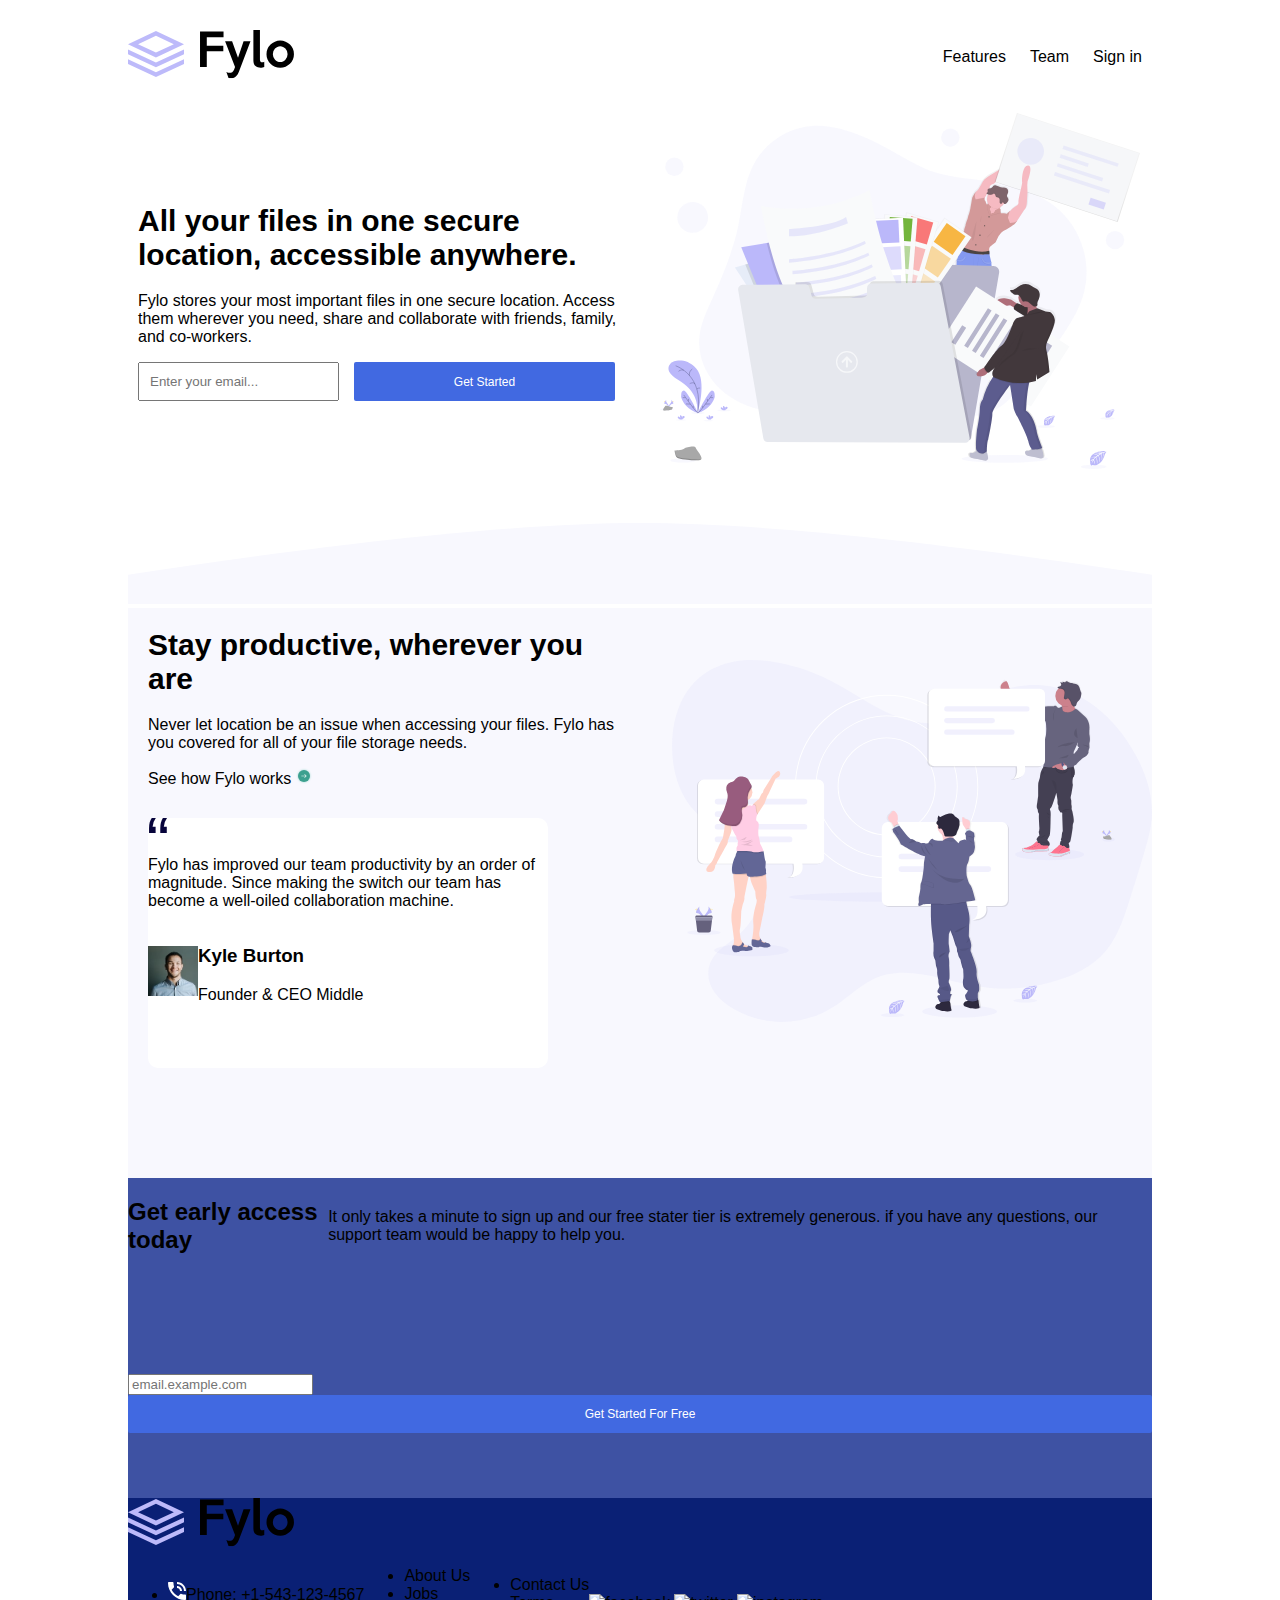
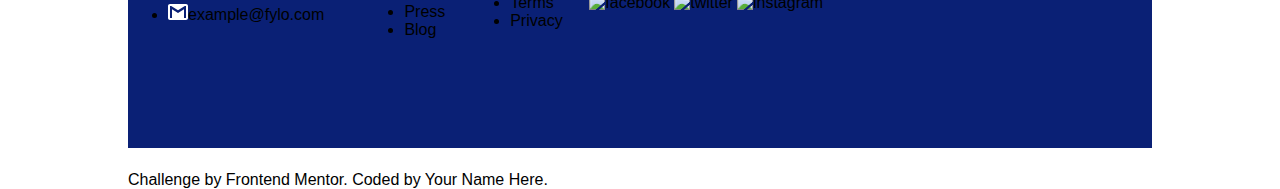
==== assignment.html @ 4fd5a85f "Fylo landing page" ====
<!DOCTYPE html>
<html lang="en">
<head>
    <meta charset="UTF-8">
    <meta name="viewport" content="width=device-width, initial-scale=1.0">
    <title>Fylo</title>

    <link rel="stylesheet" href="style.css">
</head>
<body>
    <!-- container to wrap the content -->
    <div class="container">
        <nav>
            <!-- flexbox for navigation element and logo -->
            <div>
                <img src="images/logo.svg" alt="logo">
            </div>
            <div>
                <ul class="nav_links">
                    <li><a href="#">Features</a></li>
                    <li><a href="#">Team</a></li>
                    <li><a href="#">Sign in</a></li>
                </ul>
            </div>

        </nav>
        
    

        <!-- header section -->
        <header>
            <div class="header-flex">
                <!-- flexbox for the main element -->
                <div class="main-text">
                    <h1>All your files in one secure location, accessible anywhere.</h1>
                    <p>Fylo stores your most important files in one secure location. Access 
                        them wherever you need, share and collaborate with friends, family, 
                        and co-workers.
                    </p>
                    
                    <!-- flexbox for the form element -->
                    <article class="form-button">
                        <input class="email-form" type="text" name="email" placeholder="Enter your email...">
                        <button>Get Started</button>
                    <article>
                        
        
                </div>
                <div class="main-img">
                    <img src="images/illustration-1.svg" width="480px" alt="main_img">
                </div>
            </div>
        </header>

        <!-- <section >
            <div class="img">
                <img src="images/bg-curve-desktop.svg;" alt="img" width="512px">
            </div>
        </section> -->
        <img class="float" src="images/bg-curve-desktop.svg" width="100%" alt="curves_desktop">
        <section class="section1">
            
            <div class="flex">
                <div class="text">
                    <h1>Stay productive, wherever you are</h1>
                    <p>Never let location be an issue when accessing your files. Fylo has
                        you covered for all of your file storage needs.
                    </p>
                    
                    <a href="#">See how Fylo works <img src="images/icon-arrow.svg" alt="icon_arrow"></a>

                    <aside>
                        <img src="images/icon-quotes.svg" width="20px" alt="quote">
                        <p>Fylo has improved our team productivity by an order of magnitude.
                            Since making the switch our team has become a well-oiled collaboration
                            machine.
                        </p>

                        <div class="flex">
                            <div>
                                <img class="icon" src="images/avatar-testimonial.jpg" width="50px" alt="icon">
                            </div>
                            <div>
                                <h3>Kyle Burton</h3>
                                <p>Founder & CEO Middle</p>
                            </div>
                        </div>
                    </aside>
                </div>
                <div class="main-img">
                    <img src="images/illustration-2.svg" width="480px" alt="second_main_img">
                </div>
            </div>
        </section>

        <!-- section 2 element -->
        <section class="section2">
                <div class="flex">
                    <h2>Get early access today</h2>
                    <p>It only takes a minute to sign up and our free stater tier is extremely
                        generous. if you have any questions, our support team would be happy
                        to help you.
                    </p>
                </div>
                <div class="main">
                    <input type="text" name="email" placeholder="email.example.com"><br>
                    <button>Get Started For Free</button>
                </div>
        </section>

        <footer class="footer">
            <img src="images/logo.svg" alt="logo">
            

            <!-- flex box -->
            <div class="flex">
                <div class="innerF">
                    <ul>
                        <li><img src="images/icon-phone.svg" alt="phone_icon">Phone: +1-543-123-4567</li>
                        <li><img src="images/icon-email.svg" alt="gmail_icon">example@fylo.com</li>
                    </ul>
                </div>
                <div class="innerF">
                    <ul>
                        <li>About Us</li>
                        <li>Jobs</li>
                        <li>Press</li>
                        <li>Blog</li>
                    </ul>
                </div>
                <div class="innerF">
                    <ul>
                        <li>Contact Us</li>
                        <li>Terms</li>
                        <li>Privacy</li>
                    </ul>
                </div>
                <div class="inner"F>
                    <a href="#"><img src="#" alt="facebook"></a>
                    <a href="#"><img src="#" alt="twitter"></a>
                    <a href="#"><img src="#" alt="instagram"></a>
                </div>
            </div>
                <p class="attribution">
                Challenge by <a href="https://www.frontendmentor.io?ref=challenge" target="_blank">Frontend Mentor</a>. 
                Coded by <a href="#">Your Name Here</a>.
              </p>
        </footer>
    </div>


</body>
</html>
---- style.css ----
.container{
    margin-left: auto;
    margin-right: auto;
    width: 1024px;
    
}

a, li, p, h1, h2, h3{
    text-decoration: none;
    font-family: 'Trebuchet MS', 'Lucida Sans Unicode', 'Lucida Grande', 'Lucida Sans', Arial, sans-serif;
    color: black;
}



/* style for display flex for navigation elememnt tags */
nav{
    display: flex;
    justify-content: space-between;
    align-items: center;
    margin: 10px 0px;
    padding: 20px 0px;
}
.nav_links li{
    padding: 0px 10px;
    display: inline-block;
    color: black;
}



/* display flex for header elememnt tags */
.header-flex{
    display: flex;
    justify-content: flex-end;
    align-items: center;
    padding-bottom: 50px;
}
.main-img{
    width: 50%;
    padding-left: 20px;
}
.main-text{
    width: 50%;
    padding: 0px 10px;
}
.main-text h1{
    font-size: 30px;
}
/* form and button styling */
.form-button{
    display: flex;
    gap: 15px;
    width: 100%;
}
.email-form {
    padding: 10px;
}
button{
    width: 100%;
    border-radius: 2px;
    padding: 12px 20px;
    background-color: royalblue;
    color: white;
    border: none;
    font-size: 12px;
}


/* styling section1 */
.section1 {
    background-color: #F8F8FE;
}
.flex {
    display: flex;
    justify-content: flex-start;
    align-items: center;
    padding-bottom: 100px;
}
.text{
    padding: 0px 20px;
}
.text h1{
    font-size: 30px;
}
/* styling the aside element */
aside{
    background-color: white;
    border-radius: 10px;
    width: 400px;
    height: 250px;
    margin: 30px auto 10px 0px;
}

.icon {
    
}


/* styling of section 2 */
.section2{
    background-color: hsl(228, 45%, 44%);
    height: 320px;
    align-items: center;
}




/* styling for footer */
.footer{
    align-content: center;
    background-color: hsl(228, 84%, 25%);
    height: 250px;
}


/* 

.access{
    display: flex;
    justify-content: space-between;
    align-items: center;
    margin: 10px 0px;
}
.flex{
    display: flex;
    justify-content: space-between;
    align-items: center;
    position: relative;
}

.main2 {
    background-color: #F8F8FE;
}





@media only screen and (max-width: 768px) {
    a, li, p, h1, h2, h3{
        text-decoration: none;
        font-family: 'Trebuchet MS', 'Lucida Sans Unicode', 'Lucida Grande', 'Lucida Sans', Arial, sans-serif;
        color: black;
    }

    nav div, header, .flex, .access{
        display: none;
        justify-content: space-between;
        align-items: center;
        margin: 10px 0px;
    }

    button{
        border-radius: 2px;
        padding: 5px 20px;
        background-color: royalblue;
        color: white;
        border: none;
    }
}



.flexbox{
    display: flex;
    /* justify-content: flex-start; */
    /* justify-content: space-between; */
    align-items: center;
}

 */
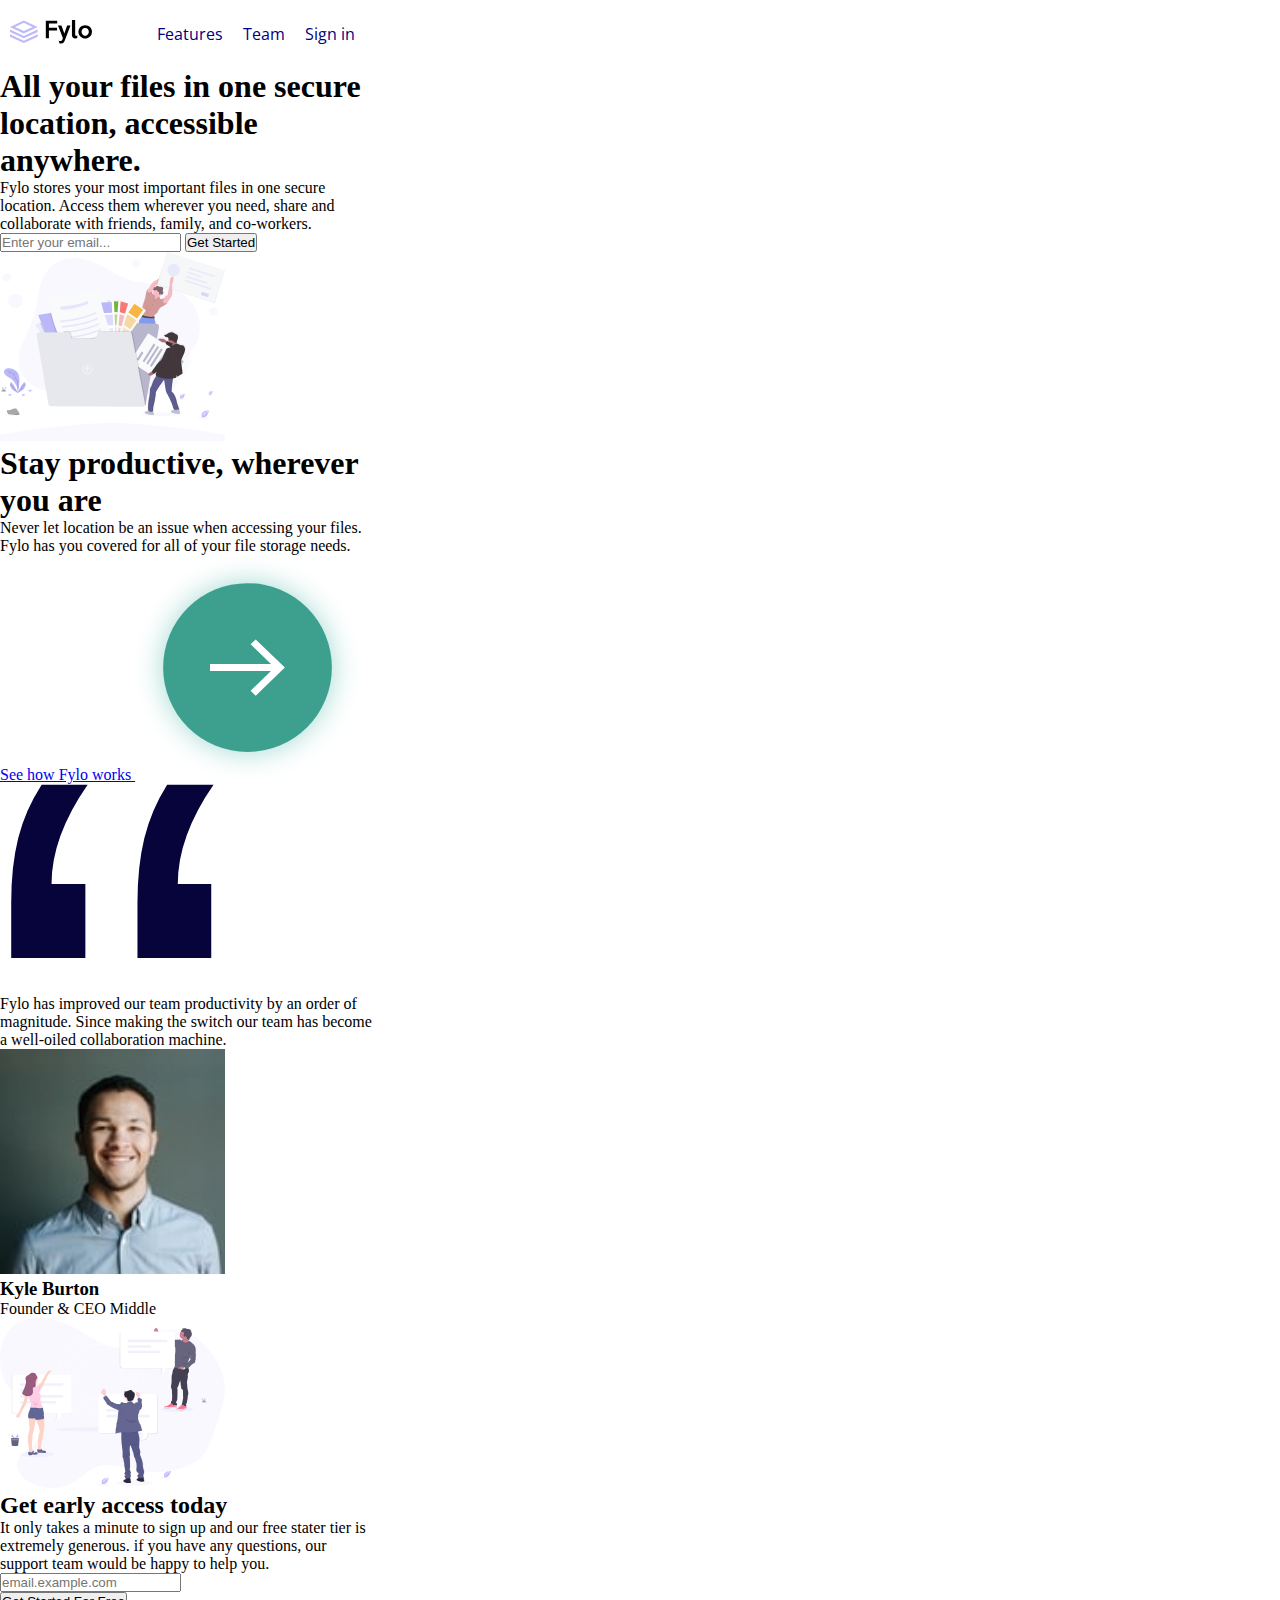
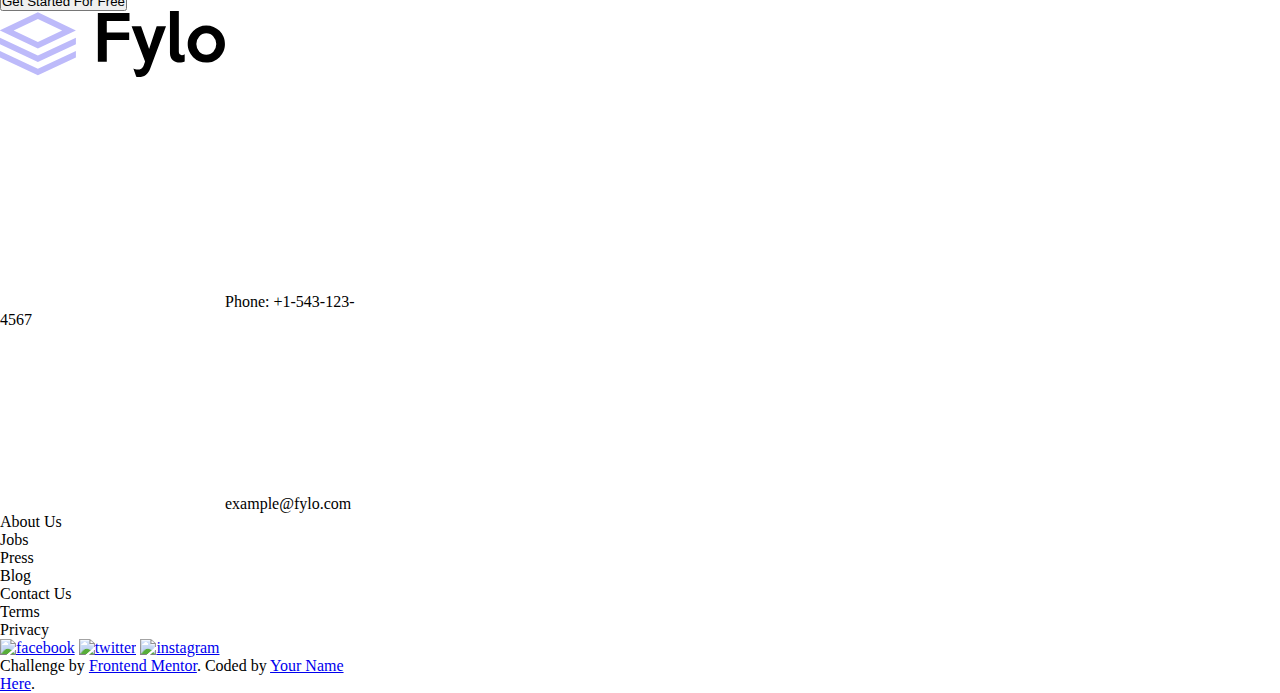
==== commit 9ba4fbb7: "Re sytling the project with newstyle.css" ====
--- a/assignment.html
+++ b/assignment.html
@@ -5,7 +5,8 @@
     <meta name="viewport" content="width=device-width, initial-scale=1.0">
     <title>Fylo</title>
 
-    <link rel="stylesheet" href="style.css">
+    <link rel="stylesheet" href="newStyle.css">
+    <link href="https://fonts.googleapis.com/css2?family=Open+Sans:ital@0;1&family=Raleway:ital@0;1&display=swap" rel="stylesheet">
 </head>
 <body>
     <!-- container to wrap the content -->
--- a/newStyle.css
+++ b/newStyle.css
@@ -0,0 +1,53 @@
+:root{
+    --primary-dark-blue : hsl(243, 87%, 12%);
+    --primary-desaturated-blue : hsl(238, 22%, 44%);
+    --accent-bright-blue : hsl(224, 93%, 58%);
+    --accent-moderate-cyan :  hsl(170, 45%, 43%);
+    --neutral-grayish-blue :  hsl(240, 75%, 98%);
+    --neutral-light-gray :   hsl(0, 0%, 75%);
+    --heading-font : "Raleway", sans-serif;
+    --body-font : "Open Sans", sans-serif;
+
+}
+
+*{
+    margin: 0;
+    padding: 0;
+    box-sizing: border-box;
+}
+
+.container{
+    width: 375px;
+    font-size: 16px;
+}
+
+nav{
+    display: flex;
+    justify-content: space-between;
+    align-items: center;
+    margin: 20px 10px;
+}
+
+img{
+    font-size: 1rem;
+    width: 60%;
+}
+
+.nav_links{
+    display: flex;
+    justify-content: space-around;
+}
+
+.nav_links li{
+    list-style: none;
+    padding: 0px 10px;
+}
+
+.nav_links a{
+    text-decoration: none;
+    font-size: 1rem;
+    font-family: var(--body-font);
+    color: navy;
+    text-wrap: nowrap;
+}
+
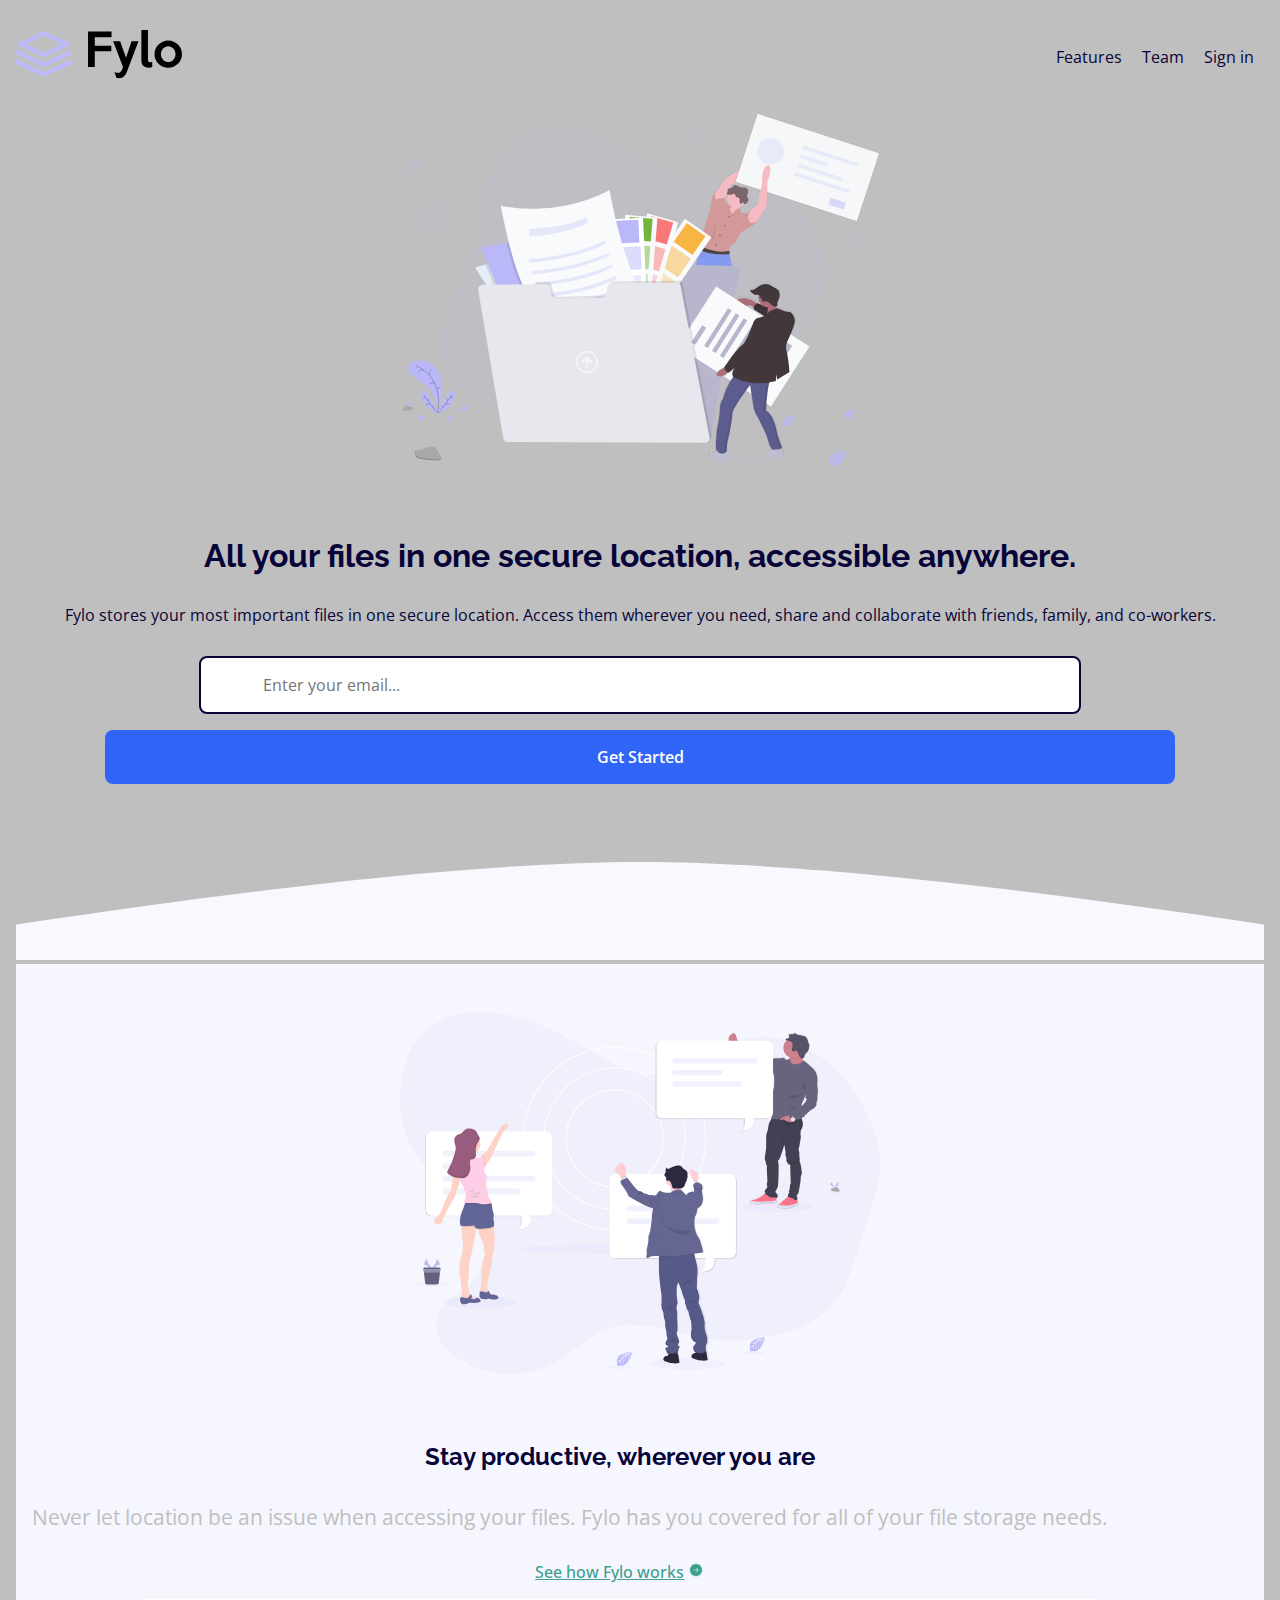
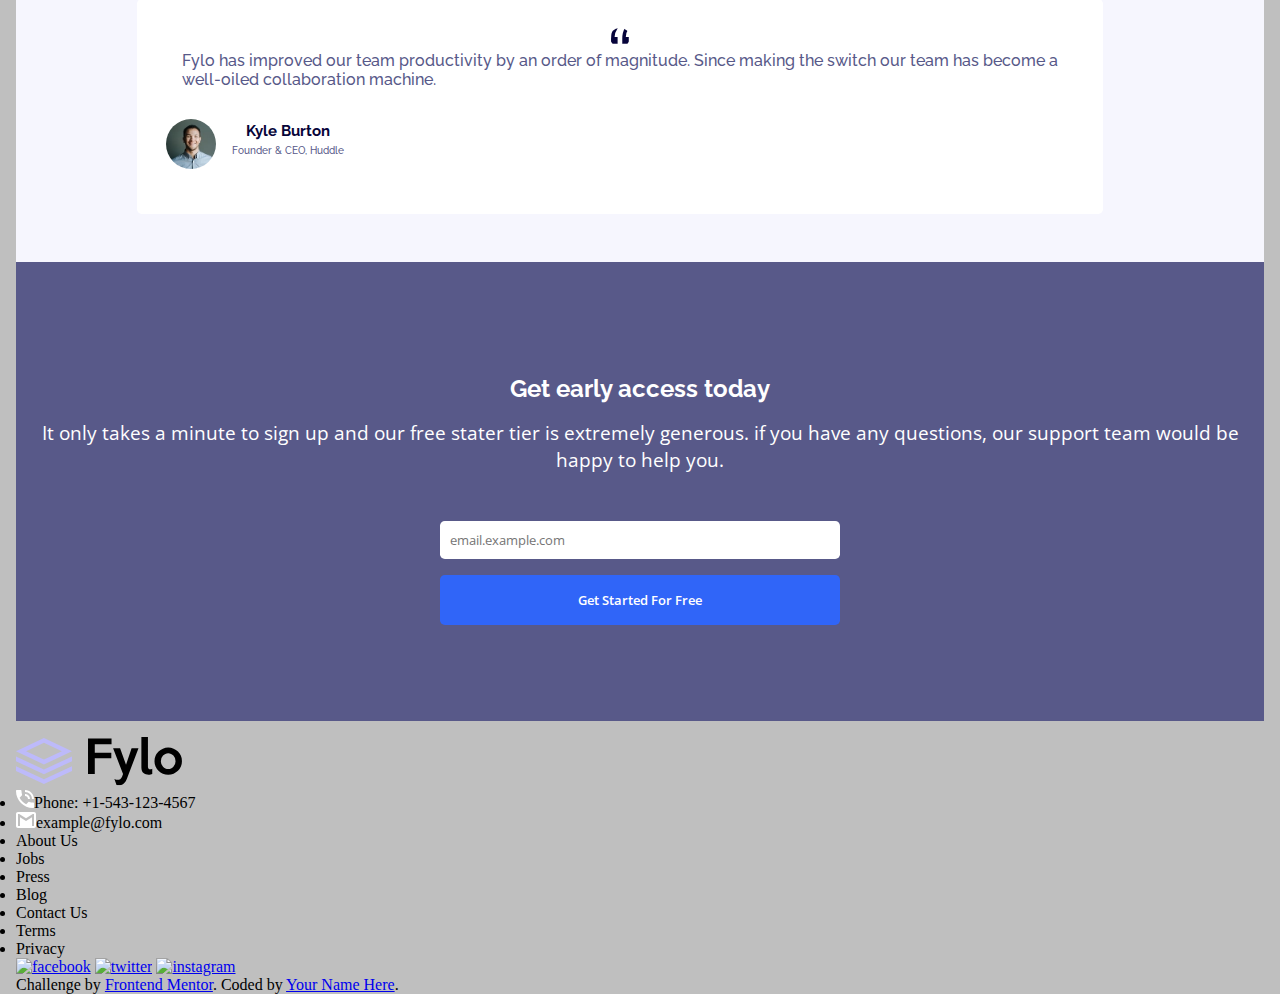
==== commit 607539c8: "Adjusted the remaining body section remains footer" ====
--- a/assignment.html
+++ b/assignment.html
@@ -30,27 +30,28 @@
 
         <!-- header section -->
         <header>
-            <div class="header-flex">
-                <!-- flexbox for the main element -->
-                <div class="main-text">
-                    <h1>All your files in one secure location, accessible anywhere.</h1>
-                    <p>Fylo stores your most important files in one secure location. Access 
-                        them wherever you need, share and collaborate with friends, family, 
-                        and co-workers.
-                    </p>
+
+            <!-- flexbox for the main element -->
+            <div class="main-img">
+                <img src="images/illustration-1.svg" width="480px" alt="main_img">
+            </div>
+            <div class="main-text">
+                <h1>All your files in one secure location, accessible anywhere.</h1>
+                <p>Fylo stores your most important files in one secure location. Access 
+                    them wherever you need, share and collaborate with friends, family, 
+                    and co-workers.
+                </p>
+                
+                <!-- flexbox for the form element -->
+                <article class="form-button">
+                    <input class="email-form" type="text" name="email" placeholder="Enter your email...">
+                    <button>Get Started</button>
+                <article>
                     
-                    <!-- flexbox for the form element -->
-                    <article class="form-button">
-                        <input class="email-form" type="text" name="email" placeholder="Enter your email...">
-                        <button>Get Started</button>
-                    <article>
-                        
-        
-                </div>
-                <div class="main-img">
-                    <img src="images/illustration-1.svg" width="480px" alt="main_img">
-                </div>
+    
             </div>
+
+
         </header>
 
         <!-- <section >
@@ -60,7 +61,9 @@
         </section> -->
         <img class="float" src="images/bg-curve-desktop.svg" width="100%" alt="curves_desktop">
         <section class="section1">
-            
+            <div class="main-img">
+                <img src="images/illustration-2.svg" width="480px" alt="second_main_img">
+            </div>
             <div class="flex">
                 <div class="text">
                     <h1>Stay productive, wherever you are</h1>
@@ -68,9 +71,9 @@
                         you covered for all of your file storage needs.
                     </p>
                     
-                    <a href="#">See how Fylo works <img src="images/icon-arrow.svg" alt="icon_arrow"></a>
+                    <a href="#">See how Fylo works</a> <img src="images/icon-arrow.svg" alt="icon_arrow">
 
-                    <aside>
+                    <aside class="segment">
                         <img src="images/icon-quotes.svg" width="20px" alt="quote">
                         <p>Fylo has improved our team productivity by an order of magnitude.
                             Since making the switch our team has become a well-oiled collaboration
@@ -81,22 +84,20 @@
                             <div>
                                 <img class="icon" src="images/avatar-testimonial.jpg" width="50px" alt="icon">
                             </div>
-                            <div>
+                            <div class="avatar">
                                 <h3>Kyle Burton</h3>
-                                <p>Founder & CEO Middle</p>
+                                <p>Founder & CEO, Huddle</p>
                             </div>
                         </div>
                     </aside>
                 </div>
-                <div class="main-img">
-                    <img src="images/illustration-2.svg" width="480px" alt="second_main_img">
-                </div>
+
             </div>
         </section>
 
         <!-- section 2 element -->
         <section class="section2">
-                <div class="flex">
+                <div>
                     <h2>Get early access today</h2>
                     <p>It only takes a minute to sign up and our free stater tier is extremely
                         generous. if you have any questions, our support team would be happy
@@ -114,7 +115,7 @@
             
 
             <!-- flex box -->
-            <div class="flex">
+            <div>
                 <div class="innerF">
                     <ul>
                         <li><img src="images/icon-phone.svg" alt="phone_icon">Phone: +1-543-123-4567</li>
--- a/newStyle.css
+++ b/newStyle.css
@@ -16,21 +16,24 @@
     box-sizing: border-box;
 }
 
-.container{
-    width: 375px;
+body{
+    margin-left: auto;
+    margin-right: auto;
+    width: auto;
     font-size: 16px;
+    padding-left: 1rem;
+    padding-right: 1rem;
 }
 
 nav{
     display: flex;
     justify-content: space-between;
     align-items: center;
-    margin: 20px 10px;
+    padding-top: 30px;
 }
 
 img{
-    font-size: 1rem;
-    width: 60%;
+    /* font-size: 1rem; */
 }
 
 .nav_links{
@@ -40,14 +43,187 @@
 
 .nav_links li{
     list-style: none;
-    padding: 0px 10px;
 }
 
 .nav_links a{
     text-decoration: none;
     font-size: 1rem;
     font-family: var(--body-font);
-    color: navy;
+    color: var(--primary-dark-blue);
     text-wrap: nowrap;
-}
-
+    padding:  0 10px;
+}
+
+header{
+    padding: 30px 10px;
+    text-align: center;
+}
+
+.main-img{
+    margin-bottom: 4rem;
+}
+
+.main-text{
+    font-family: var(--heading-font);
+    color: var(--primary-dark-blue);
+    text-align: center;
+    font-weight: 700;
+}
+
+.main-text h1{
+    margin-bottom: 30px;
+}
+
+.main-text p{
+    margin-bottom: 30px;
+    text-align: center;
+    font-family: var(--body-font);
+    font-weight: 400;
+
+}
+
+.email-form{
+    margin-bottom: 1rem;
+    padding: 1rem 50% 1rem 5%;
+    border-radius: .5rem;
+    border: .13rem solid var(--primary-dark-blue);
+    font-family: var(--body-font);
+    font-size: 1rem;
+}
+
+button{
+    padding: 1rem 40%;
+    border-radius: .5rem;
+    border: 0;
+    background-color: var(--accent-bright-blue);
+    color: white;
+    font-family: var(--body-font);
+    font-size: 1rem;
+    font-weight: 600;
+    margin-bottom: 3rem;
+}
+
+.section1{
+    background-color: var(--neutral-grayish-blue);
+    justify-content: center;
+    align-items: center;
+    padding: 3rem 0;
+    text-align: center;
+}
+
+.text h1{
+    text-align: center;
+    font-family: var(--heading-font);
+    color: var(--primary-dark-blue);
+    text-align: center;
+    font-weight: 700;
+    font-size: 1.5rem;
+    margin-bottom: 2rem;
+}
+
+.text p{
+    margin-bottom: 30px;
+    text-align: left;
+    font-family: var(--body-font);
+    font-weight: 400;
+    font-size: 1.3rem;
+    color: var(--neutral-light-gray);
+    padding-left: 1rem;
+}
+
+.text a{
+    color: var(--accent-moderate-cyan);
+    font-family: var(--body-font);
+    font-weight: 500;
+}
+
+aside{
+    background-color: white;
+    width: 80%;
+    position: relative;
+    left: 10%;
+    border-radius: .3rem;
+    padding: 1.8rem;
+    margin-top: 1rem;
+}
+
+aside img{
+    font-family: var(--heading-font);
+    border-radius: 0;
+}
+
+.segment p{
+    font-family: var(--heading-font);
+    font-size: 1rem;
+    color: var(--primary-desaturated-blue);
+    font-weight: 500;
+}
+
+.flex{
+    display: flex;
+    align-content: center;
+}
+.flex img{
+    border-radius: 3rem;
+}
+
+.avatar{
+    padding-left: 1rem;
+    padding-top: .2rem;
+    font-family: var(--heading-font);
+    font-size: .8rem;
+    color: var(--primary-dark-blue);
+}
+.avatar p{
+    font-size: .6rem;
+    padding-top: .3rem;
+    padding-left: 0;
+}
+
+.section2{
+    background-color: var(--primary-desaturated-blue);
+    padding: 1rem;
+    margin-bottom: 1rem;
+    color: white;
+    text-align: center;
+    padding-top: 4rem;
+}
+
+.section2 h2{
+    padding: 3rem 0 1rem;
+    font-family: var(--heading-font);
+}
+
+.section2 p{
+    padding-bottom: 3rem;
+    font-family: var(--body-font);
+    font-size: 1.2rem;
+}
+
+.main input{
+    padding: 10px 40px 10px 10px ;
+    margin-bottom: 1rem;
+    border-radius: .3rem;
+    border: 0;
+    width: 25rem;
+    font-family: var(--body-font);
+    font-size: .8rem;
+    color: var(--neutral-light-gray);
+}
+
+.main button{
+    padding: 1rem 0%;
+    margin-bottom: 1rem;
+    border-radius: .3rem;
+    border: 0;
+    width: 25rem;
+    margin-bottom: 5rem;
+    font-size: .8rem;
+
+}
+
+@media (width > 768px){
+    body{
+        background-color: var(--neutral-light-gray);
+    }
+}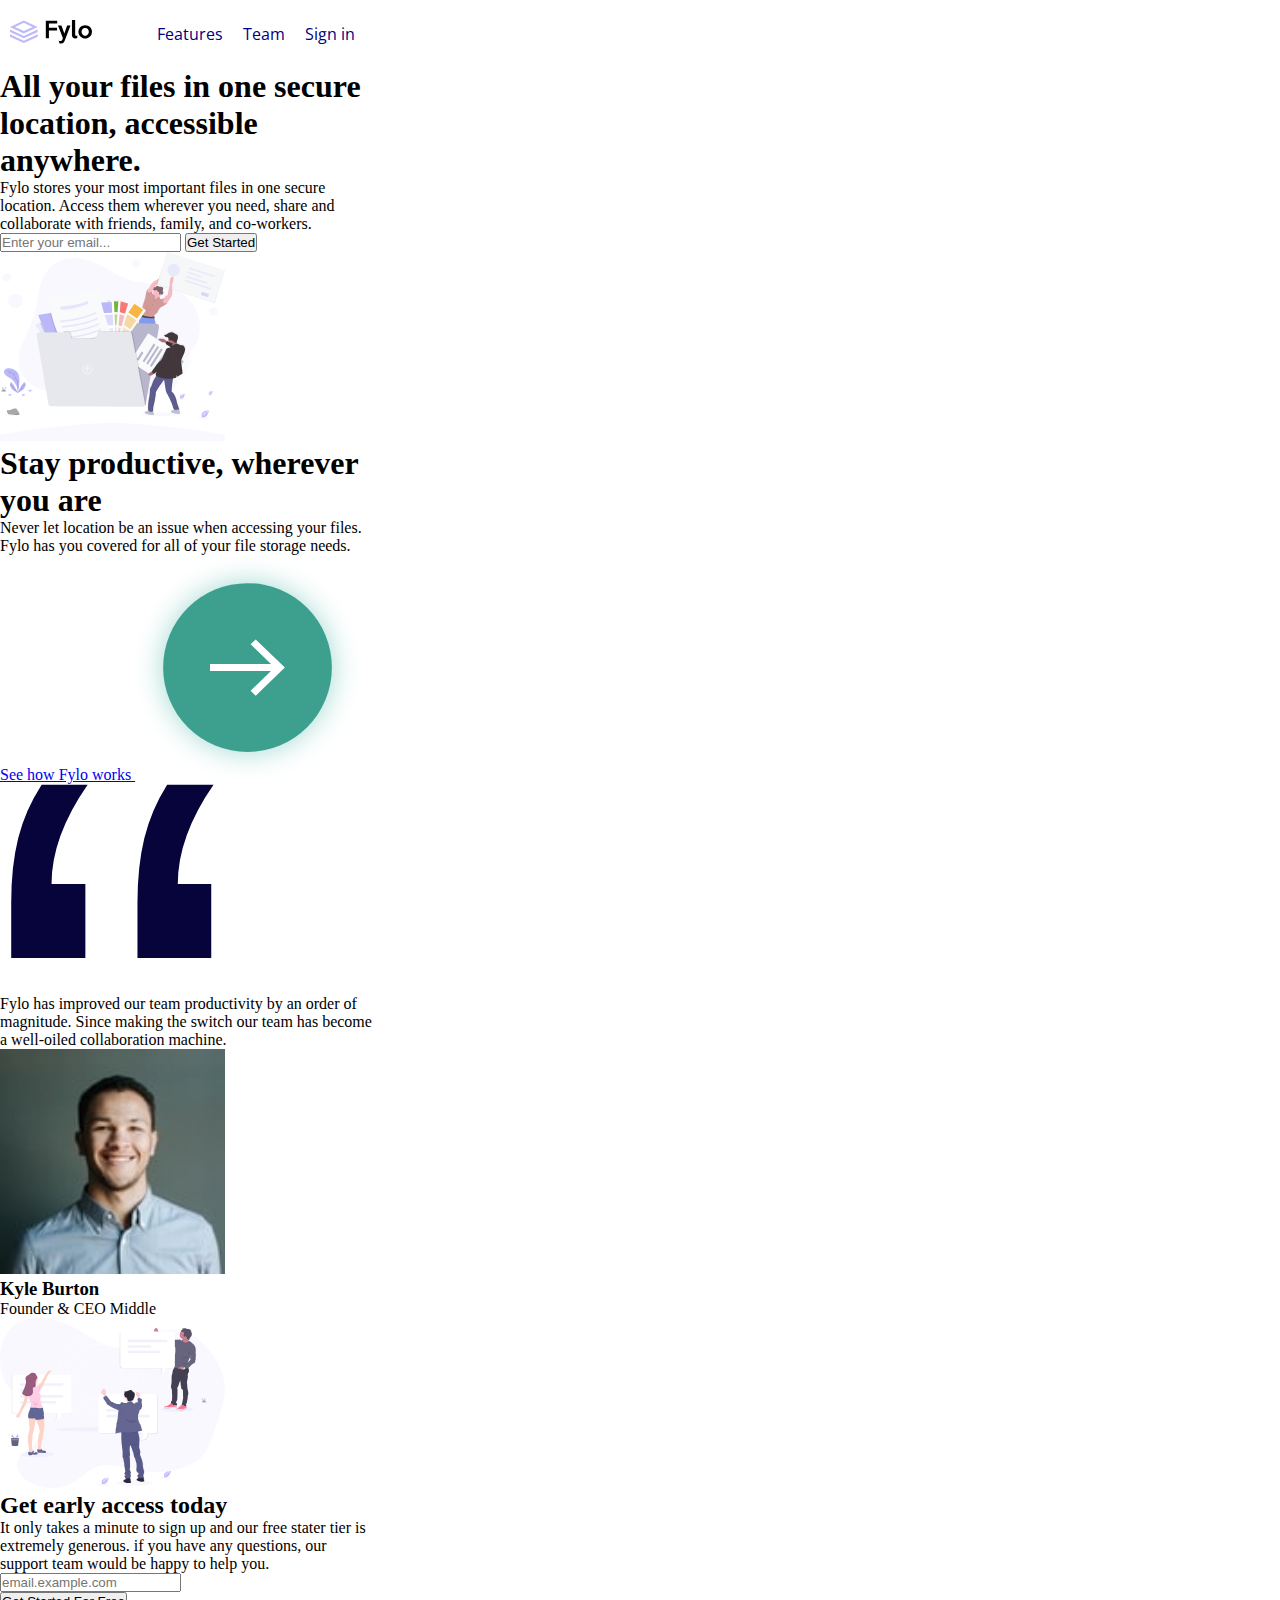
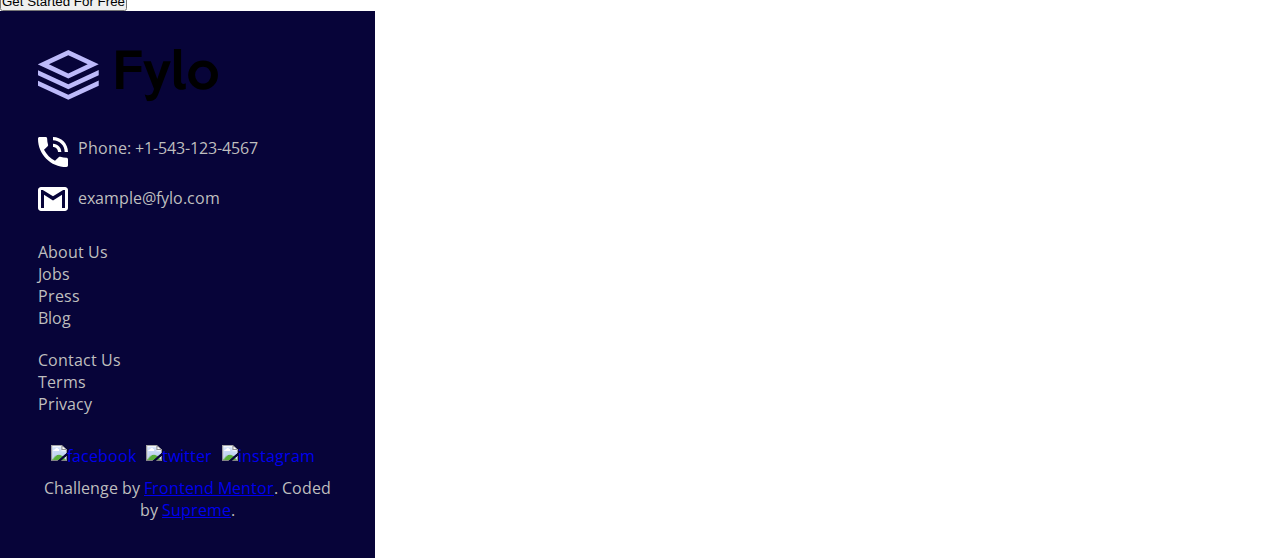
==== commit 1f5073d0: "Styled the footer section" ====
--- a/assignment.html
+++ b/assignment.html
@@ -30,28 +30,27 @@
 
         <!-- header section -->
         <header>
-
-            <!-- flexbox for the main element -->
-            <div class="main-img">
-                <img src="images/illustration-1.svg" width="480px" alt="main_img">
+            <div class="header-flex">
+                <!-- flexbox for the main element -->
+                <div class="main-text">
+                    <h1>All your files in one secure location, accessible anywhere.</h1>
+                    <p>Fylo stores your most important files in one secure location. Access 
+                        them wherever you need, share and collaborate with friends, family, 
+                        and co-workers.
+                    </p>
+                    
+                    <!-- flexbox for the form element -->
+                    <article class="form-button">
+                        <input class="email-form" type="text" name="email" placeholder="Enter your email...">
+                        <button>Get Started</button>
+                    <article>
+                        
+        
+                </div>
+                <div class="main-img">
+                    <img src="images/illustration-1.svg" width="480px" alt="main_img">
+                </div>
             </div>
-            <div class="main-text">
-                <h1>All your files in one secure location, accessible anywhere.</h1>
-                <p>Fylo stores your most important files in one secure location. Access 
-                    them wherever you need, share and collaborate with friends, family, 
-                    and co-workers.
-                </p>
-                
-                <!-- flexbox for the form element -->
-                <article class="form-button">
-                    <input class="email-form" type="text" name="email" placeholder="Enter your email...">
-                    <button>Get Started</button>
-                <article>
-                    
-    
-            </div>
-
-
         </header>
 
         <!-- <section >
@@ -61,9 +60,7 @@
         </section> -->
         <img class="float" src="images/bg-curve-desktop.svg" width="100%" alt="curves_desktop">
         <section class="section1">
-            <div class="main-img">
-                <img src="images/illustration-2.svg" width="480px" alt="second_main_img">
-            </div>
+            
             <div class="flex">
                 <div class="text">
                     <h1>Stay productive, wherever you are</h1>
@@ -71,9 +68,9 @@
                         you covered for all of your file storage needs.
                     </p>
                     
-                    <a href="#">See how Fylo works</a> <img src="images/icon-arrow.svg" alt="icon_arrow">
+                    <a href="#">See how Fylo works <img src="images/icon-arrow.svg" alt="icon_arrow"></a>
 
-                    <aside class="segment">
+                    <aside>
                         <img src="images/icon-quotes.svg" width="20px" alt="quote">
                         <p>Fylo has improved our team productivity by an order of magnitude.
                             Since making the switch our team has become a well-oiled collaboration
@@ -84,20 +81,22 @@
                             <div>
                                 <img class="icon" src="images/avatar-testimonial.jpg" width="50px" alt="icon">
                             </div>
-                            <div class="avatar">
+                            <div>
                                 <h3>Kyle Burton</h3>
-                                <p>Founder & CEO, Huddle</p>
+                                <p>Founder & CEO Middle</p>
                             </div>
                         </div>
                     </aside>
                 </div>
-
+                <div class="main-img">
+                    <img src="images/illustration-2.svg" width="480px" alt="second_main_img">
+                </div>
             </div>
         </section>
 
         <!-- section 2 element -->
         <section class="section2">
-                <div>
+                <div class="flex">
                     <h2>Get early access today</h2>
                     <p>It only takes a minute to sign up and our free stater tier is extremely
                         generous. if you have any questions, our support team would be happy
@@ -116,13 +115,13 @@
 
             <!-- flex box -->
             <div>
-                <div class="innerF">
+                <div class="footer_list">
                     <ul>
-                        <li><img src="images/icon-phone.svg" alt="phone_icon">Phone: +1-543-123-4567</li>
-                        <li><img src="images/icon-email.svg" alt="gmail_icon">example@fylo.com</li>
+                        <li class="footer_flex"><img src="images/icon-phone.svg" alt="phone_icon"><p>Phone: +1-543-123-4567</p></li>
+                        <li class="footer_flex"><img src="images/icon-email.svg" alt="gmail_icon"><p>example@fylo.com</p></li>
                     </ul>
                 </div>
-                <div class="innerF">
+                <div class="footer_list">
                     <ul>
                         <li>About Us</li>
                         <li>Jobs</li>
@@ -130,14 +129,14 @@
                         <li>Blog</li>
                     </ul>
                 </div>
-                <div class="innerF">
+                <div class="footer_list">
                     <ul>
                         <li>Contact Us</li>
                         <li>Terms</li>
                         <li>Privacy</li>
                     </ul>
                 </div>
-                <div class="inner"F>
+                <div class="footer_flex social_icon">
                     <a href="#"><img src="#" alt="facebook"></a>
                     <a href="#"><img src="#" alt="twitter"></a>
                     <a href="#"><img src="#" alt="instagram"></a>
@@ -145,7 +144,7 @@
             </div>
                 <p class="attribution">
                 Challenge by <a href="https://www.frontendmentor.io?ref=challenge" target="_blank">Frontend Mentor</a>. 
-                Coded by <a href="#">Your Name Here</a>.
+                Coded by <a href="#">Supreme</a>.
               </p>
         </footer>
     </div>
--- a/newStyle.css
+++ b/newStyle.css
@@ -16,24 +16,21 @@
     box-sizing: border-box;
 }
 
-body{
-    margin-left: auto;
-    margin-right: auto;
-    width: auto;
+.container{
+    width: 375px;
     font-size: 16px;
-    padding-left: 1rem;
-    padding-right: 1rem;
 }
 
 nav{
     display: flex;
     justify-content: space-between;
     align-items: center;
-    padding-top: 30px;
+    margin: 20px 10px;
 }
 
 img{
-    /* font-size: 1rem; */
+    font-size: 1rem;
+    width: 60%;
 }
 
 .nav_links{
@@ -43,187 +40,60 @@
 
 .nav_links li{
     list-style: none;
+    padding: 0px 10px;
 }
 
 .nav_links a{
     text-decoration: none;
     font-size: 1rem;
     font-family: var(--body-font);
-    color: var(--primary-dark-blue);
+    color: navy;
     text-wrap: nowrap;
-    padding:  0 10px;
 }
 
-header{
-    padding: 30px 10px;
-    text-align: center;
+footer{
+    background-color: var(--primary-dark-blue);
+    text-align: left;
+    padding: 10%;
+    color: var(--neutral-light-gray);
+    font-family: var(--body-font);
 }
 
-.main-img{
-    margin-bottom: 4rem;
+footer ul{
+    list-style: none;
 }
 
-.main-text{
-    font-family: var(--heading-font);
-    color: var(--primary-dark-blue);
-    text-align: center;
-    font-weight: 700;
-}
-
-.main-text h1{
-    margin-bottom: 30px;
-}
-
-.main-text p{
-    margin-bottom: 30px;
-    text-align: center;
-    font-family: var(--body-font);
-    font-weight: 400;
+footer li{
 
 }
 
-.email-form{
-    margin-bottom: 1rem;
-    padding: 1rem 50% 1rem 5%;
-    border-radius: .5rem;
-    border: .13rem solid var(--primary-dark-blue);
-    font-family: var(--body-font);
-    font-size: 1rem;
+.footer_flex{
+    display: flex;
 }
 
-button{
-    padding: 1rem 40%;
-    border-radius: .5rem;
-    border: 0;
-    background-color: var(--accent-bright-blue);
-    color: white;
-    font-family: var(--body-font);
-    font-size: 1rem;
-    font-weight: 600;
-    margin-bottom: 3rem;
+
+.footer_flex img{
+    width: 40px;
+    padding: 10px 10px 10px 0;
 }
 
-.section1{
-    background-color: var(--neutral-grayish-blue);
-    justify-content: center;
-    align-items: center;
-    padding: 3rem 0;
-    text-align: center;
+.footer_flex p{
+    padding: 10px 10px 10px 0;
 }
 
-.text h1{
-    text-align: center;
-    font-family: var(--heading-font);
-    color: var(--primary-dark-blue);
-    text-align: center;
-    font-weight: 700;
-    font-size: 1.5rem;
-    margin-bottom: 2rem;
+.footer_list{
+    margin-top: 20px;
+    margin-bottom: 20px;
 }
 
-.text p{
-    margin-bottom: 30px;
-    text-align: left;
-    font-family: var(--body-font);
-    font-weight: 400;
-    font-size: 1.3rem;
-    color: var(--neutral-light-gray);
-    padding-left: 1rem;
+.social_icon{
+    border-radius: 20px;
+    justify-content: center;
+}
+.social_icon a{
+    text-decoration: none;
 }
 
-.text a{
-    color: var(--accent-moderate-cyan);
-    font-family: var(--body-font);
-    font-weight: 500;
-}
-
-aside{
-    background-color: white;
-    width: 80%;
-    position: relative;
-    left: 10%;
-    border-radius: .3rem;
-    padding: 1.8rem;
-    margin-top: 1rem;
-}
-
-aside img{
-    font-family: var(--heading-font);
-    border-radius: 0;
-}
-
-.segment p{
-    font-family: var(--heading-font);
-    font-size: 1rem;
-    color: var(--primary-desaturated-blue);
-    font-weight: 500;
-}
-
-.flex{
-    display: flex;
-    align-content: center;
-}
-.flex img{
-    border-radius: 3rem;
-}
-
-.avatar{
-    padding-left: 1rem;
-    padding-top: .2rem;
-    font-family: var(--heading-font);
-    font-size: .8rem;
-    color: var(--primary-dark-blue);
-}
-.avatar p{
-    font-size: .6rem;
-    padding-top: .3rem;
-    padding-left: 0;
-}
-
-.section2{
-    background-color: var(--primary-desaturated-blue);
-    padding: 1rem;
-    margin-bottom: 1rem;
-    color: white;
+.attribution{
     text-align: center;
-    padding-top: 4rem;
-}
-
-.section2 h2{
-    padding: 3rem 0 1rem;
-    font-family: var(--heading-font);
-}
-
-.section2 p{
-    padding-bottom: 3rem;
-    font-family: var(--body-font);
-    font-size: 1.2rem;
-}
-
-.main input{
-    padding: 10px 40px 10px 10px ;
-    margin-bottom: 1rem;
-    border-radius: .3rem;
-    border: 0;
-    width: 25rem;
-    font-family: var(--body-font);
-    font-size: .8rem;
-    color: var(--neutral-light-gray);
-}
-
-.main button{
-    padding: 1rem 0%;
-    margin-bottom: 1rem;
-    border-radius: .3rem;
-    border: 0;
-    width: 25rem;
-    margin-bottom: 5rem;
-    font-size: .8rem;
-
-}
-
-@media (width > 768px){
-    body{
-        background-color: var(--neutral-light-gray);
-    }
 }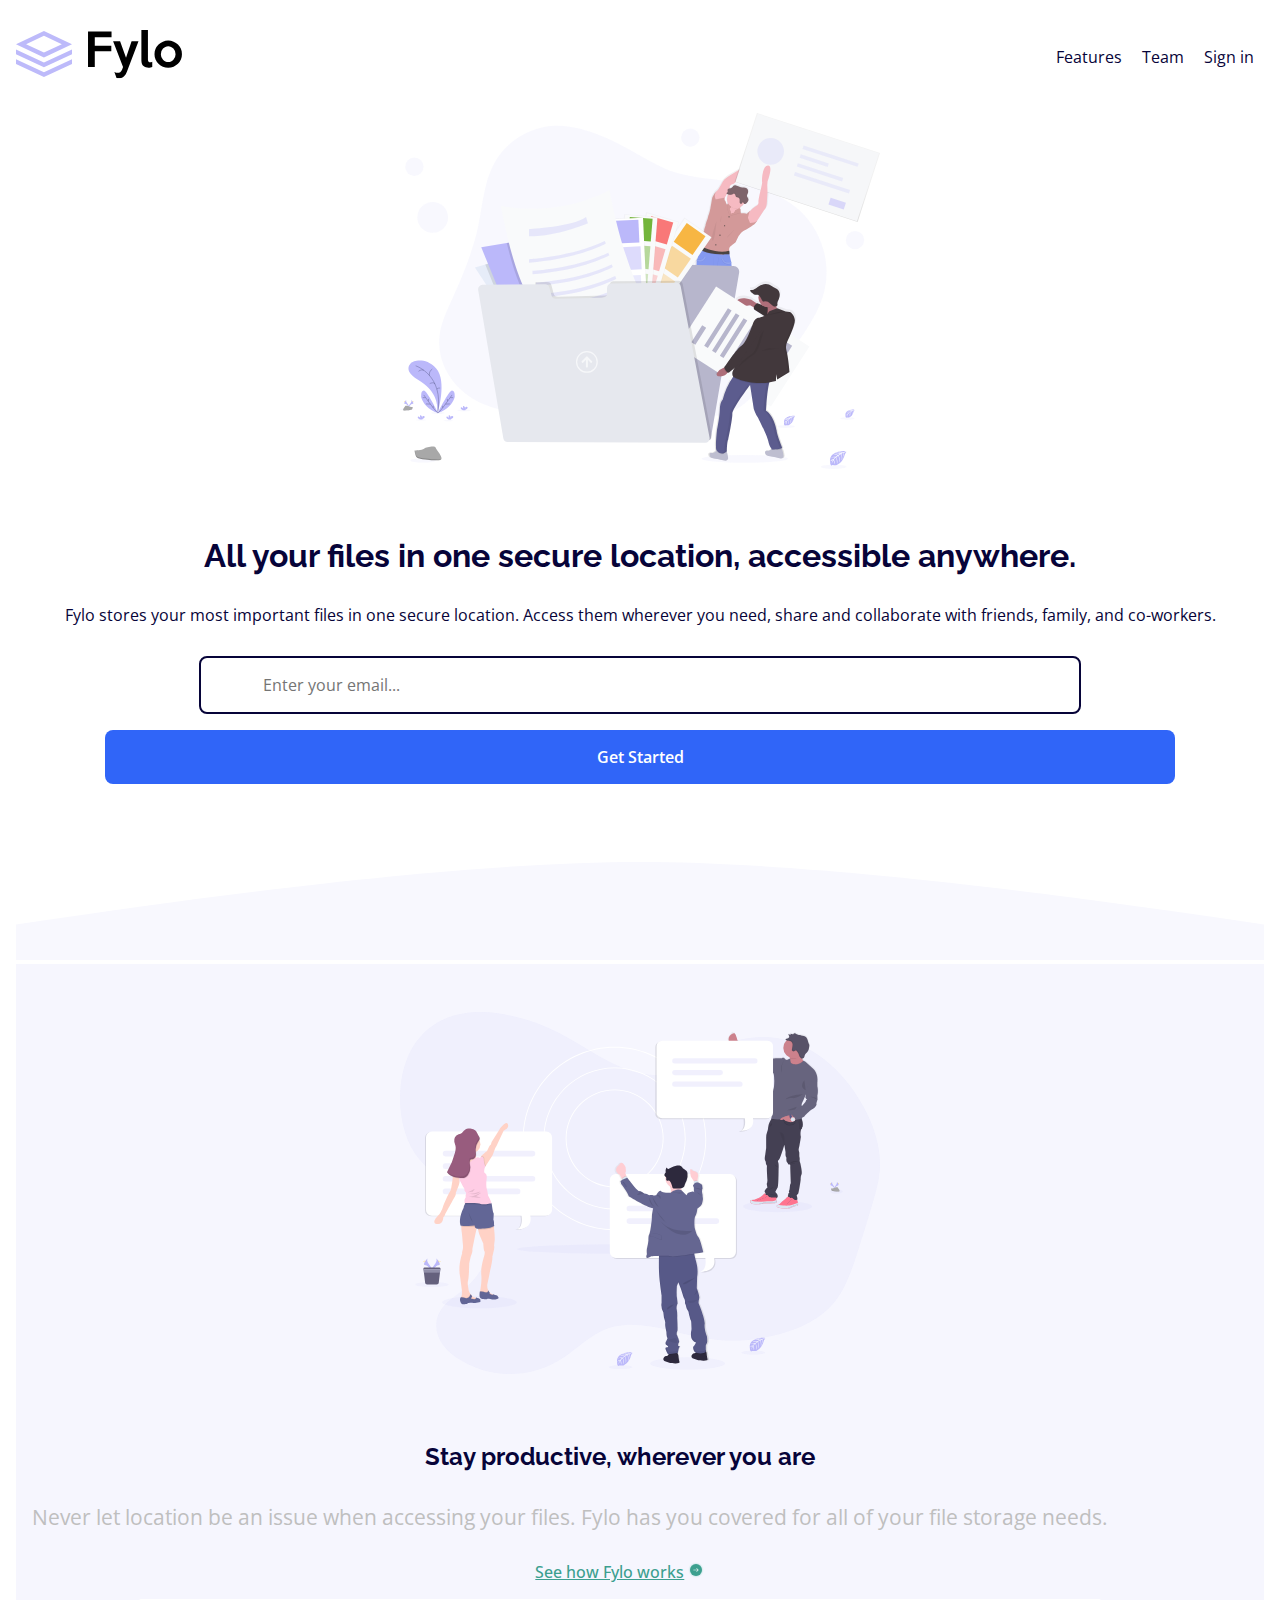
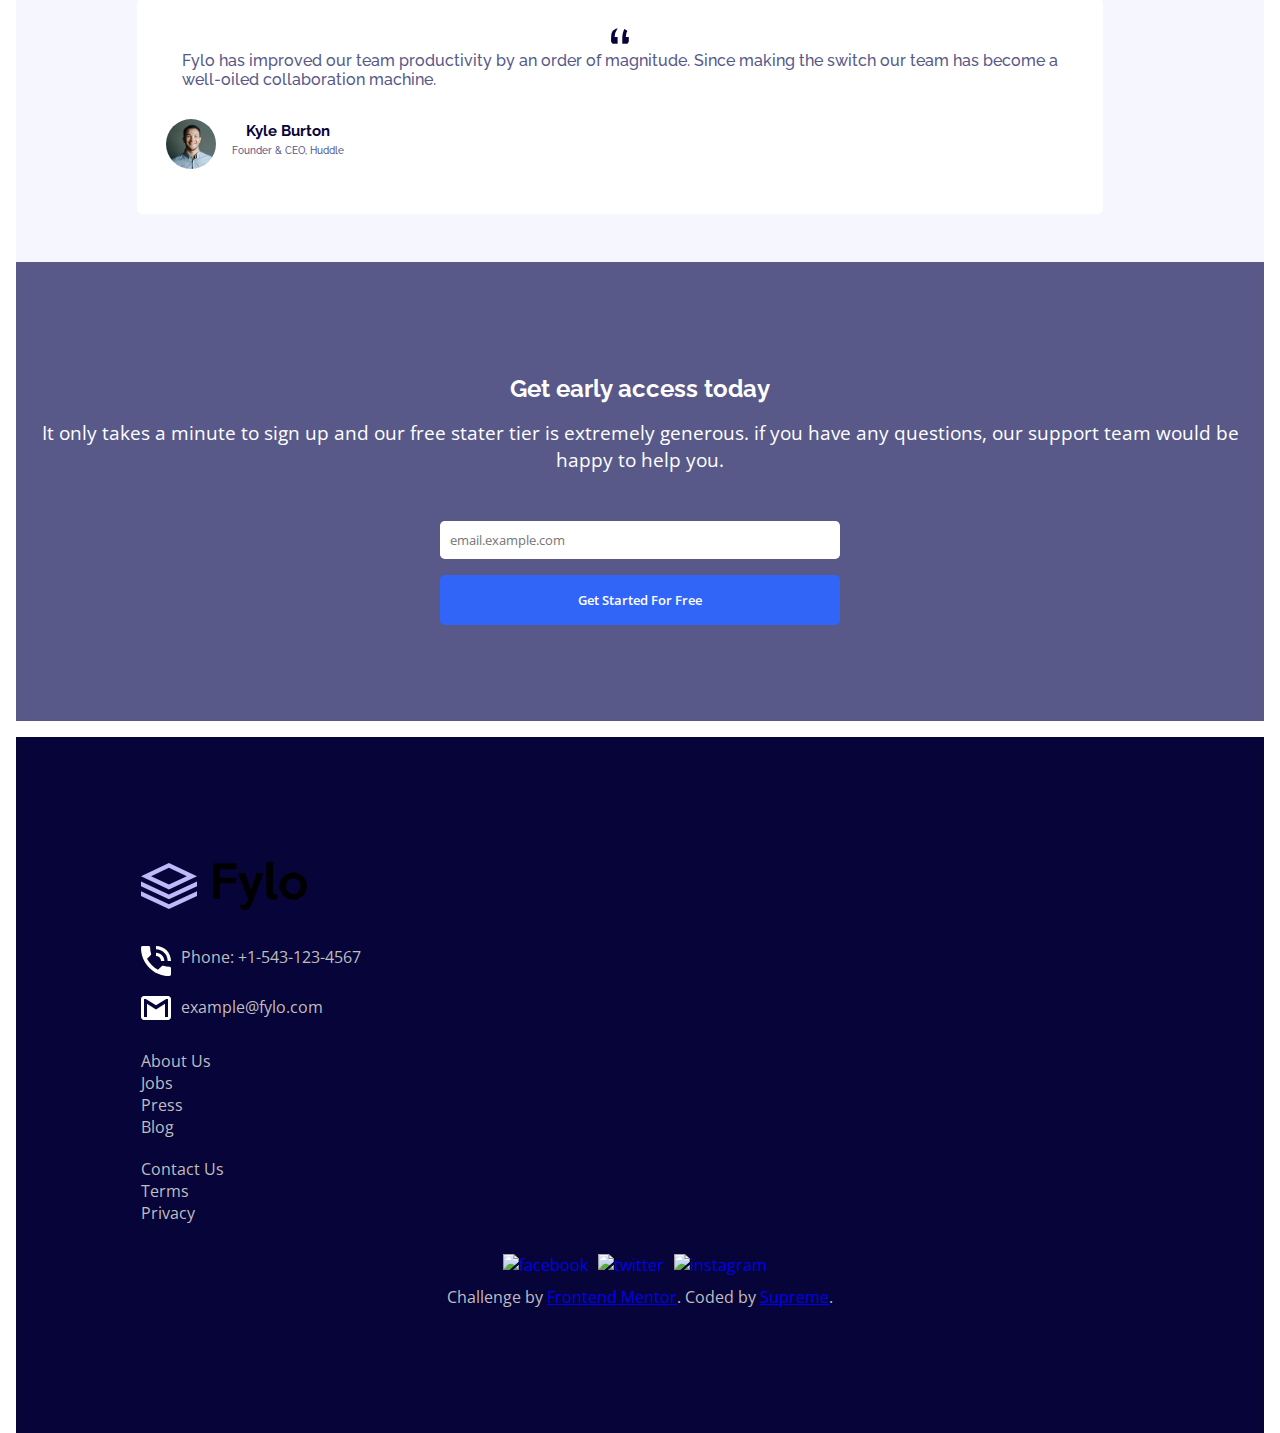
==== commit c7048713: "Merge branch 'main' into others" ====
--- a/assignment.html
+++ b/assignment.html
@@ -30,27 +30,28 @@
 
         <!-- header section -->
         <header>
-            <div class="header-flex">
-                <!-- flexbox for the main element -->
-                <div class="main-text">
-                    <h1>All your files in one secure location, accessible anywhere.</h1>
-                    <p>Fylo stores your most important files in one secure location. Access 
-                        them wherever you need, share and collaborate with friends, family, 
-                        and co-workers.
-                    </p>
+
+            <!-- flexbox for the main element -->
+            <div class="main-img">
+                <img src="images/illustration-1.svg" width="480px" alt="main_img">
+            </div>
+            <div class="main-text">
+                <h1>All your files in one secure location, accessible anywhere.</h1>
+                <p>Fylo stores your most important files in one secure location. Access 
+                    them wherever you need, share and collaborate with friends, family, 
+                    and co-workers.
+                </p>
+                
+                <!-- flexbox for the form element -->
+                <article class="form-button">
+                    <input class="email-form" type="text" name="email" placeholder="Enter your email...">
+                    <button>Get Started</button>
+                <article>
                     
-                    <!-- flexbox for the form element -->
-                    <article class="form-button">
-                        <input class="email-form" type="text" name="email" placeholder="Enter your email...">
-                        <button>Get Started</button>
-                    <article>
-                        
-        
-                </div>
-                <div class="main-img">
-                    <img src="images/illustration-1.svg" width="480px" alt="main_img">
-                </div>
+    
             </div>
+
+
         </header>
 
         <!-- <section >
@@ -60,7 +61,9 @@
         </section> -->
         <img class="float" src="images/bg-curve-desktop.svg" width="100%" alt="curves_desktop">
         <section class="section1">
-            
+            <div class="main-img">
+                <img src="images/illustration-2.svg" width="480px" alt="second_main_img">
+            </div>
             <div class="flex">
                 <div class="text">
                     <h1>Stay productive, wherever you are</h1>
@@ -68,9 +71,9 @@
                         you covered for all of your file storage needs.
                     </p>
                     
-                    <a href="#">See how Fylo works <img src="images/icon-arrow.svg" alt="icon_arrow"></a>
+                    <a href="#">See how Fylo works</a> <img src="images/icon-arrow.svg" alt="icon_arrow">
 
-                    <aside>
+                    <aside class="segment">
                         <img src="images/icon-quotes.svg" width="20px" alt="quote">
                         <p>Fylo has improved our team productivity by an order of magnitude.
                             Since making the switch our team has become a well-oiled collaboration
@@ -81,22 +84,20 @@
                             <div>
                                 <img class="icon" src="images/avatar-testimonial.jpg" width="50px" alt="icon">
                             </div>
-                            <div>
+                            <div class="avatar">
                                 <h3>Kyle Burton</h3>
-                                <p>Founder & CEO Middle</p>
+                                <p>Founder & CEO, Huddle</p>
                             </div>
                         </div>
                     </aside>
                 </div>
-                <div class="main-img">
-                    <img src="images/illustration-2.svg" width="480px" alt="second_main_img">
-                </div>
+
             </div>
         </section>
 
         <!-- section 2 element -->
         <section class="section2">
-                <div class="flex">
+                <div>
                     <h2>Get early access today</h2>
                     <p>It only takes a minute to sign up and our free stater tier is extremely
                         generous. if you have any questions, our support team would be happy
@@ -115,7 +116,9 @@
 
             <!-- flex box -->
             <div>
+
                 <div class="footer_list">
+
                     <ul>
                         <li class="footer_flex"><img src="images/icon-phone.svg" alt="phone_icon"><p>Phone: +1-543-123-4567</p></li>
                         <li class="footer_flex"><img src="images/icon-email.svg" alt="gmail_icon"><p>example@fylo.com</p></li>
--- a/newStyle.css
+++ b/newStyle.css
@@ -16,21 +16,24 @@
     box-sizing: border-box;
 }
 
-.container{
-    width: 375px;
+body{
+    margin-left: auto;
+    margin-right: auto;
+    width: auto;
     font-size: 16px;
+    padding-left: 1rem;
+    padding-right: 1rem;
 }
 
 nav{
     display: flex;
     justify-content: space-between;
     align-items: center;
-    margin: 20px 10px;
+    padding-top: 30px;
 }
 
 img{
-    font-size: 1rem;
-    width: 60%;
+    /* font-size: 1rem; */
 }
 
 .nav_links{
@@ -40,16 +43,186 @@
 
 .nav_links li{
     list-style: none;
-    padding: 0px 10px;
 }
 
 .nav_links a{
     text-decoration: none;
     font-size: 1rem;
     font-family: var(--body-font);
-    color: navy;
+    color: var(--primary-dark-blue);
     text-wrap: nowrap;
-}
+    padding:  0 10px;
+}
+
+header{
+    padding: 30px 10px;
+    text-align: center;
+}
+
+.main-img{
+    margin-bottom: 4rem;
+}
+
+.main-text{
+    font-family: var(--heading-font);
+    color: var(--primary-dark-blue);
+    text-align: center;
+    font-weight: 700;
+}
+
+.main-text h1{
+    margin-bottom: 30px;
+}
+
+.main-text p{
+    margin-bottom: 30px;
+    text-align: center;
+    font-family: var(--body-font);
+    font-weight: 400;
+
+}
+
+.email-form{
+    margin-bottom: 1rem;
+    padding: 1rem 50% 1rem 5%;
+    border-radius: .5rem;
+    border: .13rem solid var(--primary-dark-blue);
+    font-family: var(--body-font);
+    font-size: 1rem;
+}
+
+button{
+    padding: 1rem 40%;
+    border-radius: .5rem;
+    border: 0;
+    background-color: var(--accent-bright-blue);
+    color: white;
+    font-family: var(--body-font);
+    font-size: 1rem;
+    font-weight: 600;
+    margin-bottom: 3rem;
+}
+
+.section1{
+    background-color: var(--neutral-grayish-blue);
+    justify-content: center;
+    align-items: center;
+    padding: 3rem 0;
+    text-align: center;
+}
+
+.text h1{
+    text-align: center;
+    font-family: var(--heading-font);
+    color: var(--primary-dark-blue);
+    text-align: center;
+    font-weight: 700;
+    font-size: 1.5rem;
+    margin-bottom: 2rem;
+}
+
+.text p{
+    margin-bottom: 30px;
+    text-align: left;
+    font-family: var(--body-font);
+    font-weight: 400;
+    font-size: 1.3rem;
+    color: var(--neutral-light-gray);
+    padding-left: 1rem;
+}
+
+.text a{
+    color: var(--accent-moderate-cyan);
+    font-family: var(--body-font);
+    font-weight: 500;
+}
+
+aside{
+    background-color: white;
+    width: 80%;
+    position: relative;
+    left: 10%;
+    border-radius: .3rem;
+    padding: 1.8rem;
+    margin-top: 1rem;
+}
+
+aside img{
+    font-family: var(--heading-font);
+    border-radius: 0;
+}
+
+.segment p{
+    font-family: var(--heading-font);
+    font-size: 1rem;
+    color: var(--primary-desaturated-blue);
+    font-weight: 500;
+}
+
+.flex{
+    display: flex;
+    align-content: center;
+}
+.flex img{
+    border-radius: 3rem;
+}
+
+.avatar{
+    padding-left: 1rem;
+    padding-top: .2rem;
+    font-family: var(--heading-font);
+    font-size: .8rem;
+    color: var(--primary-dark-blue);
+}
+.avatar p{
+    font-size: .6rem;
+    padding-top: .3rem;
+    padding-left: 0;
+}
+
+.section2{
+    background-color: var(--primary-desaturated-blue);
+    padding: 1rem;
+    margin-bottom: 1rem;
+    color: white;
+    text-align: center;
+    padding-top: 4rem;
+}
+
+.section2 h2{
+    padding: 3rem 0 1rem;
+    font-family: var(--heading-font);
+}
+
+.section2 p{
+    padding-bottom: 3rem;
+    font-family: var(--body-font);
+    font-size: 1.2rem;
+}
+
+.main input{
+    padding: 10px 40px 10px 10px ;
+    margin-bottom: 1rem;
+    border-radius: .3rem;
+    border: 0;
+    width: 25rem;
+    font-family: var(--body-font);
+    font-size: .8rem;
+    color: var(--neutral-light-gray);
+}
+
+.main button{
+    padding: 1rem 0%;
+    margin-bottom: 1rem;
+    border-radius: .3rem;
+    border: 0;
+    width: 25rem;
+    margin-bottom: 5rem;
+    font-size: .8rem;
+
+}
+
+
 
 footer{
     background-color: var(--primary-dark-blue);
@@ -96,4 +269,10 @@
 
 .attribution{
     text-align: center;
+
+@media (width > 768px){
+    body{
+        background-color: var(--neutral-light-gray);
+    }
+
 }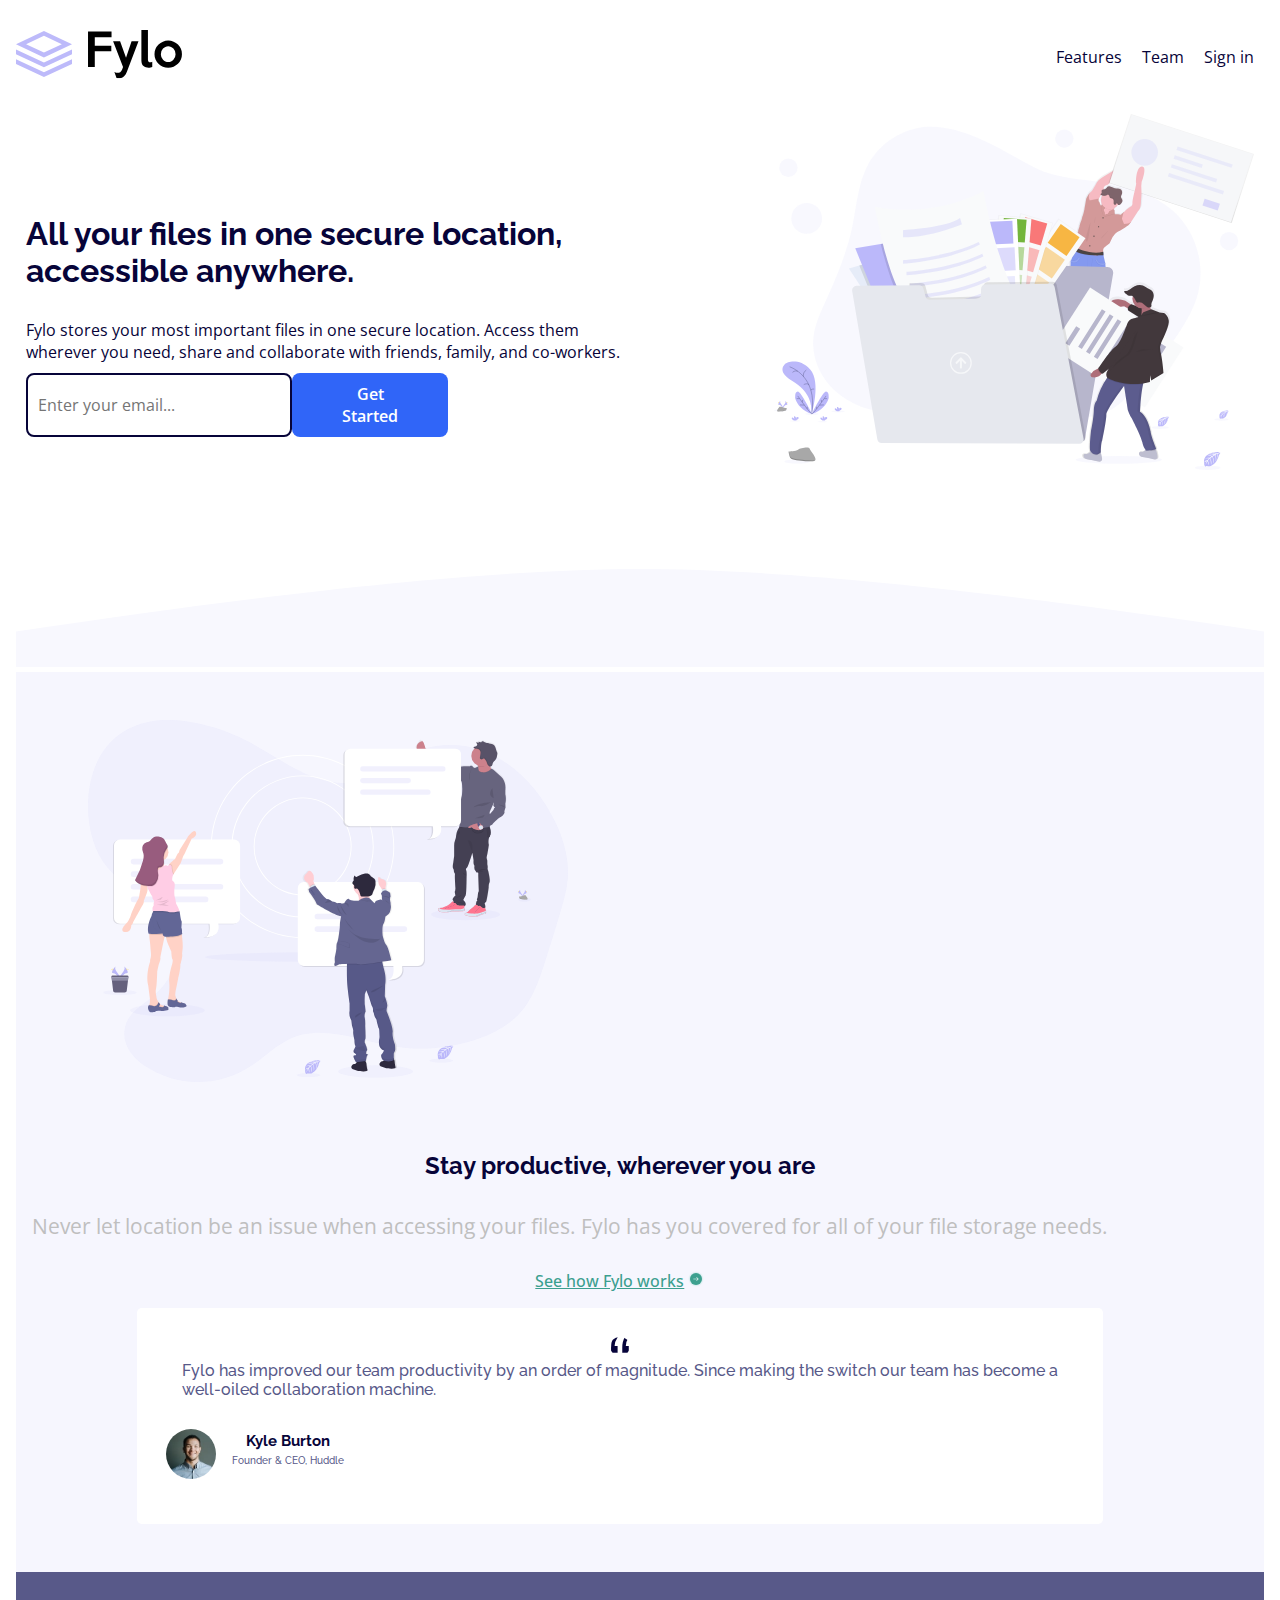
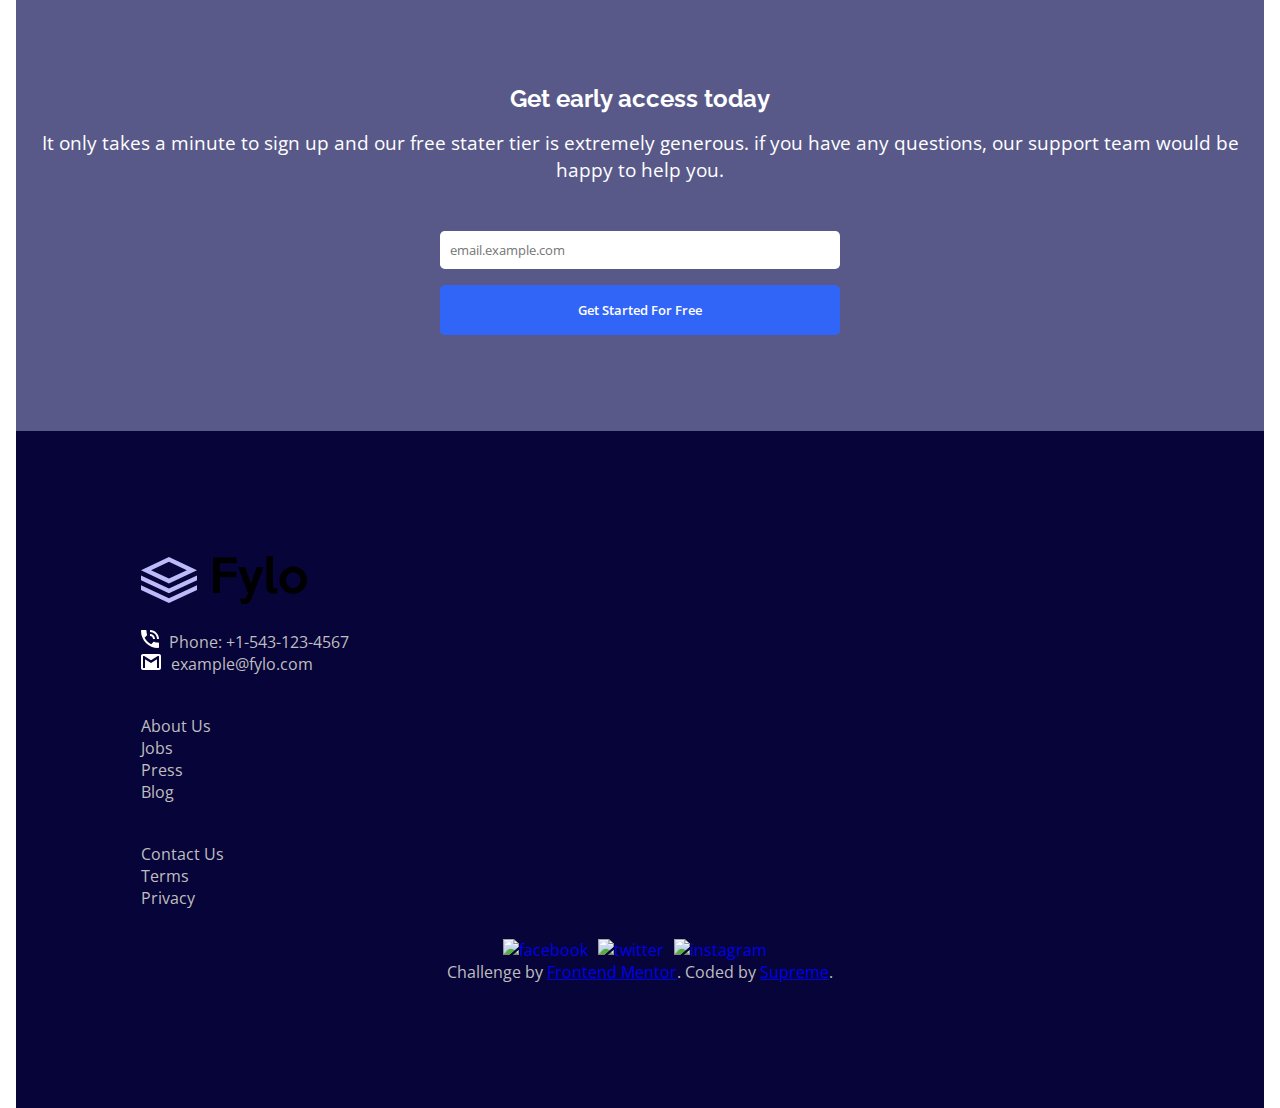
==== commit 388a8ed9: "Styled the header section in media queries" ====
--- a/assignment.html
+++ b/assignment.html
@@ -119,9 +119,9 @@
 
                 <div class="footer_list">
 
-                    <ul>
-                        <li class="footer_flex"><img src="images/icon-phone.svg" alt="phone_icon"><p>Phone: +1-543-123-4567</p></li>
-                        <li class="footer_flex"><img src="images/icon-email.svg" alt="gmail_icon"><p>example@fylo.com</p></li>
+                    <ul class="footer_flex">
+                        <li><img src="images/icon-phone.svg" alt="phone_icon">Phone: +1-543-123-4567</li>
+                        <li><img src="images/icon-email.svg" alt="gmail_icon">example@fylo.com</li>
                     </ul>
                 </div>
                 <div class="footer_list">
--- a/newStyle.css
+++ b/newStyle.css
@@ -33,7 +33,7 @@
 }
 
 img{
-    /* font-size: 1rem; */
+    font-size: 1rem;
 }
 
 .nav_links{
@@ -67,11 +67,11 @@
     font-family: var(--heading-font);
     color: var(--primary-dark-blue);
     text-align: center;
-    font-weight: 700;
 }
 
 .main-text h1{
     margin-bottom: 30px;
+    font-weight: 700;
 }
 
 .main-text p{
@@ -183,7 +183,7 @@
 .section2{
     background-color: var(--primary-desaturated-blue);
     padding: 1rem;
-    margin-bottom: 1rem;
+    padding-bottom: 1rem;
     color: white;
     text-align: center;
     padding-top: 4rem;
@@ -226,7 +226,6 @@
 
 footer{
     background-color: var(--primary-dark-blue);
-    text-align: left;
     padding: 10%;
     color: var(--neutral-light-gray);
     font-family: var(--body-font);
@@ -236,18 +235,15 @@
     list-style: none;
 }
 
-footer li{
-
-}
 
 .footer_flex{
     display: flex;
+    flex-direction: column;
 }
 
 
 .footer_flex img{
-    width: 40px;
-    padding: 10px 10px 10px 0;
+    padding: 0 10px 0 0;
 }
 
 .footer_flex p{
@@ -255,13 +251,15 @@
 }
 
 .footer_list{
-    margin-top: 20px;
+    padding-top: 20px;
     margin-bottom: 20px;
 }
 
 .social_icon{
     border-radius: 20px;
     justify-content: center;
+    flex-direction: row;
+    padding-top: 10px;
 }
 .social_icon a{
     text-decoration: none;
@@ -269,10 +267,53 @@
 
 .attribution{
     text-align: center;
+}
 
 @media (width > 768px){
     body{
-        background-color: var(--neutral-light-gray);
-    }
-
+        font-family: var(--body-font);
+    }
+
+    header{
+        display: flex;
+        flex-direction: row-reverse;
+        align-items: center;
+        justify-content: space-between;
+        
+    }
+
+    .main-img{
+        max-width: 50%;
+    }
+
+    .main-text{
+        max-width: 50%;
+        text-align: left;
+        padding: 0;
+        margin: 0;
+    }
+
+    .main-text p{
+        text-align: left;
+        padding-bottom: 10px;
+        margin: 0;
+    }
+
+    .form-button{
+        display: flex;
+        max-width: 20%;
+        padding: 0;
+        margin: 0;
+    }
+
+    .email-form{
+        flex: 60%;
+        padding: 10px 50px 10px 10px;
+        margin: 0;
+    }
+    .form-button button{
+        flex: 20%;
+        padding: 10px 50px 10px 50px;
+        margin: 0;
+    }
 }